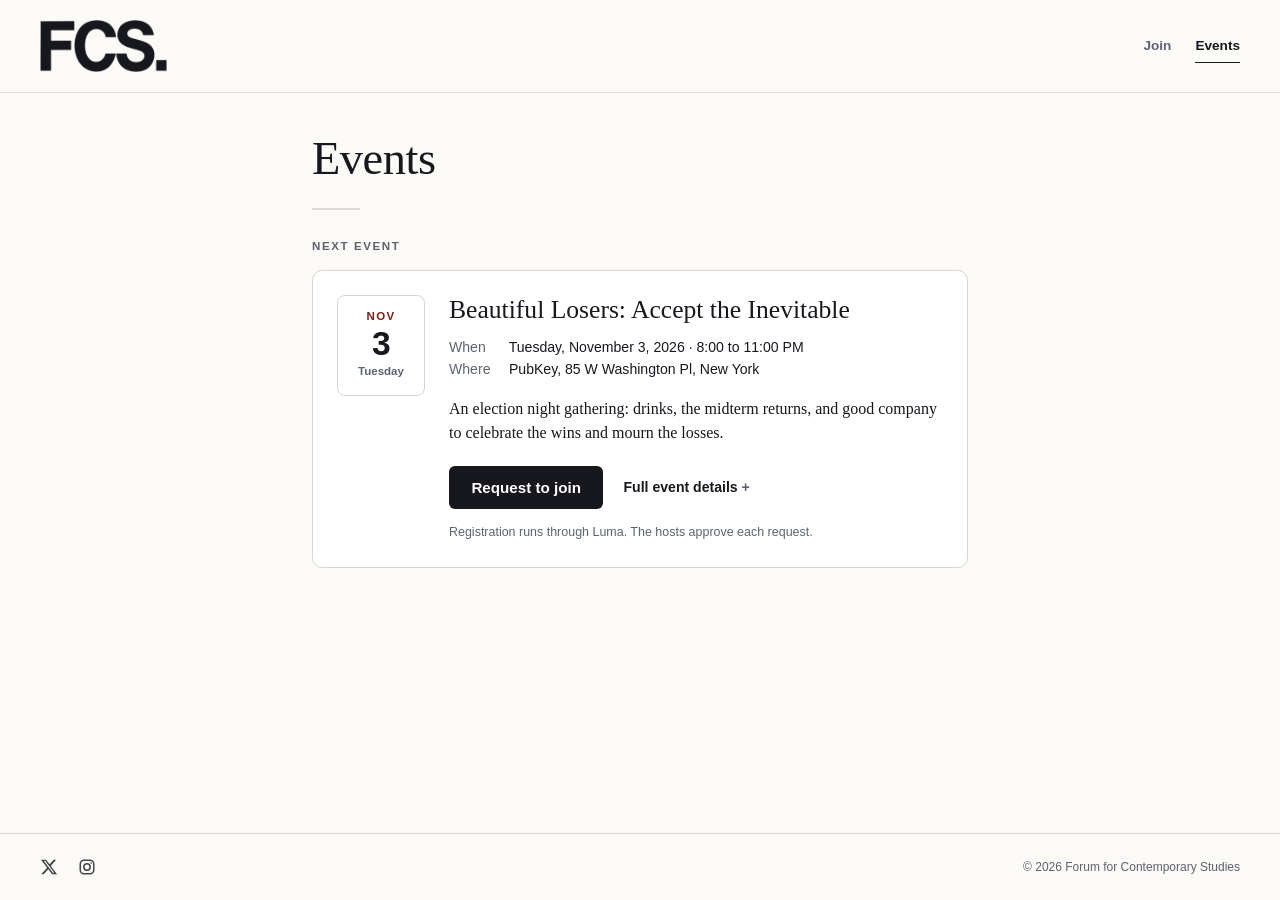
==== events/index.html @ 1eeee367 "Add Events tab with Luma registration; copyright to bottom-right - Header nav: Join and Events tabs " ====
<!DOCTYPE html>
<html lang="en">
<head>
  <meta charset="utf-8">
  <meta name="viewport" content="width=device-width, initial-scale=1">
  <title>Events | Forum for Contemporary Studies</title>
  <meta name="description" content="Upcoming events from the Forum for Contemporary Studies in New York.">
  <link rel="icon" type="image/png" href="/favicon.png">
  <link rel="apple-touch-icon" href="/apple-touch-icon.png">
  <script src="/admin-flag.js"></script>
  <link rel="stylesheet" href="/style.css">
  <script src="/visit.js" defer></script>
  <script id="luma-checkout" src="https://embed.lu.ma/checkout-button.js" defer></script>
</head>
<body>
  <header class="site-header">
    <a href="/" class="logo-link"><img src="/logo.png" alt="FCS." class="logo" width="146" height="60"></a>
    <nav class="site-nav" aria-label="Main">
      <a href="/" class="nav-link">Join</a>
      <a href="/events/" class="nav-link" aria-current="page">Events</a>
      <a href="/admin" class="admin-link">Admin Log-In</a>
    </nav>
  </header>

  <main class="wrap wrap-wide">
    <h1>Events</h1>
    <div class="rule"></div>

    <p class="section-label">Next event</p>
    <article class="event-card">
      <div class="event-date" aria-hidden="true">
        <span class="m">NOV</span><span class="d">3</span><span class="w">Tuesday</span>
      </div>
      <div class="event-body">
        <h2>Beautiful Losers: Accept the Inevitable</h2>
        <ul class="event-meta">
          <li><span>When</span> Tuesday, November 3, 2026 · 8:00 to 11:00 PM</li>
          <li><span>Where</span> PubKey, 85 W Washington Pl, New York</li>
        </ul>
        <p class="event-desc">An election night gathering: drinks, the midterm returns, and good company to celebrate the wins and mourn the losses.</p>
        <div class="event-actions">
          <a href="https://luma.com/event/evt-SfOiJSB2V3uvyiE" class="btn luma-checkout--button" data-luma-action="checkout" data-luma-event-id="evt-SfOiJSB2V3uvyiE">Request to join</a>
          <details class="event-more">
            <summary>Full event details</summary>
          </details>
        </div>
        <p class="event-note">Registration runs through Luma. The hosts approve each request.</p>
        <div class="event-embed" id="event-embed" hidden>
          <iframe src="https://luma.com/embed/event/evt-SfOiJSB2V3uvyiE/simple" title="Beautiful Losers: Accept the Inevitable on Luma" loading="lazy" allow="fullscreen; payment"></iframe>
        </div>
      </div>
    </article>
  </main>

  <footer>
    <nav class="social" aria-label="Social media">
      <a href="https://x.com/nyc_fcs" target="_blank" rel="noopener" aria-label="FCS on X (@nyc_fcs)">
        <svg viewBox="0 0 24 24" width="18" height="18" aria-hidden="true"><path fill="currentColor" d="M18.244 2.25h3.308l-7.227 8.26 8.502 11.24H16.17l-5.214-6.817L4.99 21.75H1.68l7.73-8.835L1.254 2.25H8.08l4.713 6.231zm-1.161 17.52h1.833L7.084 4.126H5.117z"/></svg>
      </a>
      <a href="https://www.instagram.com/nycfcs" target="_blank" rel="noopener" aria-label="FCS on Instagram (@nycfcs)">
        <svg viewBox="0 0 24 24" width="18" height="18" aria-hidden="true" fill="none" stroke="currentColor" stroke-width="2"><rect x="3" y="3" width="18" height="18" rx="5"/><circle cx="12" cy="12" r="4.2"/><circle cx="17.4" cy="6.6" r="1.1" fill="currentColor" stroke="none"/></svg>
      </a>
    </nav>
    <p>&copy; 2026 Forum for Contemporary Studies</p>
  </footer>
  <script src="/events.js" defer></script>
</body>
</html>
---- style.css ----
:root {
  --ink: #16181d;
  --muted: #5d6270;
  --paper: #fbfaf7;
  --line: #d9d5cc;
  --accent: #7a1f1f;
  --go: #1e7a4a;
  --go-dark: #155c37;
  --error: #b42318;
  --serif: "Iowan Old Style", "Palatino Linotype", Palatino, "Book Antiqua", Georgia, serif;
  --sans: -apple-system, BlinkMacSystemFont, "Segoe UI", Roboto, Helvetica, Arial, sans-serif;
}

* { box-sizing: border-box; }

html { -webkit-text-size-adjust: 100%; }

body {
  margin: 0;
  min-height: 100vh;
  display: flex;
  flex-direction: column;
  background: var(--paper);
  color: var(--ink);
  font-family: var(--serif);
  font-size: 18px;
  line-height: 1.55;
}

/* Header with logo, top left */
.site-header {
  display: flex;
  align-items: center;
  justify-content: space-between;
  padding: 1rem 1.5rem;
  border-bottom: 1px solid rgba(22, 24, 29, .14);
}

.site-nav {
  display: flex;
  align-items: center;
  gap: 1.5rem;
}

.nav-link {
  font-family: var(--sans);
  font-size: .85rem;
  font-weight: 600;
  color: var(--muted);
  text-decoration: none;
  padding: .4rem 0;
  border-bottom: 1px solid transparent;
}

.nav-link:hover,
.nav-link:focus-visible { color: var(--ink); outline: none; }

.nav-link[aria-current="page"] { color: var(--ink); border-bottom-color: var(--ink); }

.admin-link {
  display: none;
  font-family: var(--sans);
  font-size: .8rem;
  font-weight: 600;
  letter-spacing: .02em;
  color: var(--ink);
  text-decoration: none;
  padding: .4rem 0;
  border-bottom: 1px solid transparent;
}

html.is-admin .admin-link { display: inline-block; }

.admin-link:hover,
.admin-link:focus-visible { border-bottom-color: var(--ink); outline: none; }

.logo-link { display: inline-block; line-height: 0; }

.logo {
  height: 40px;
  width: auto;
}

@media (min-width: 720px) {
  .site-header { padding: 1.25rem 2.5rem; }
  .logo { height: 52px; }
}

.wrap {
  flex: 1;
  width: 100%;
  max-width: 34rem;
  margin: 0 auto;
  padding: 2.5rem 1.5rem 2.5rem;
}

h1 {
  margin: 0;
  font-weight: 400;
  font-size: clamp(2.1rem, 8vw, 2.9rem);
  line-height: 1.1;
  letter-spacing: -.01em;
}

h2 {
  margin: 0 0 .5rem;
  font-weight: 400;
  font-size: 1.6rem;
}

.rule {
  width: 3rem;
  height: 2px;
  margin: 1.5rem 0 1.75rem;
  background: rgba(22, 24, 29, .14);
}

.intro p { margin: 0 0 1rem; }

/* Form */
.signup {
  margin-top: 1.25rem;
  display: flex;
  flex-direction: column;
}

.field { display: flex; flex-direction: column; }

label {
  margin: 1rem 0 .35rem;
  font-family: var(--sans);
  font-size: .85rem;
  font-weight: 600;
  color: var(--ink);
}

.req { color: var(--error); font-weight: 700; }

.opt { font-weight: 400; color: var(--muted); }

input {
  width: 100%;
  padding: .85rem .9rem;
  font: 16px/1.3 var(--sans); /* 16px stops iOS from zooming on focus */
  color: var(--ink);
  background: #fff;
  border: 1px solid var(--line);
  border-radius: 6px;
  appearance: none;
}

input:focus {
  outline: none;
  border-color: var(--ink);
  box-shadow: 0 0 0 3px rgba(22, 24, 29, .12);
}

input.invalid {
  border-color: var(--error);
  background: #fffafa;
}

input.invalid:focus { box-shadow: 0 0 0 3px rgba(180, 35, 24, .15); }

.error {
  margin: .35rem 0 0;
  font-family: var(--sans);
  font-size: .8rem;
  color: var(--error);
}

.error:empty { display: none; }

.form-alert {
  display: none;
  margin: 1.5rem 0 0;
  padding: .75rem .9rem;
  font-family: var(--sans);
  font-size: .85rem;
  font-weight: 600;
  color: var(--error);
  background: #fef3f2;
  border: 1px solid #fecdca;
  border-radius: 6px;
}

.form-alert.show { display: block; }

button {
  margin-top: 1.5rem;
  padding: 1rem;
  font: 600 1rem var(--sans);
  letter-spacing: .02em;
  color: #fff;
  background: var(--ink);
  border: 0;
  border-radius: 6px;
  cursor: pointer;
  transition: background-color .15s ease, transform .05s ease;
}

button:hover,
button:focus-visible { background: var(--go); }

button:active,
button.sent {
  background: var(--go-dark);
  transform: translateY(1px);
}

.fine {
  margin: 1rem 0 0;
  font-family: var(--sans);
  font-size: .78rem;
  line-height: 1.5;
  color: var(--muted);
}

.hp { position: absolute; left: -9999px; width: 1px; height: 1px; overflow: hidden; }

a { color: var(--accent); }

footer {
  display: flex;
  align-items: center;
  justify-content: space-between;
  gap: 1rem;
  padding: 1.25rem 1.5rem;
  font-family: var(--sans);
  font-size: .75rem;
  color: var(--muted);
  border-top: 1px solid var(--line);
}

footer p { margin: 0; text-align: right; }

.social {
  display: flex;
  gap: 1rem;
}

.social a {
  display: inline-flex;
  color: var(--ink);
  padding: .25rem;
  margin-left: -.25rem;
  border-radius: 4px;
  opacity: .8;
  transition: opacity .15s ease;
}

.social a:hover,
.social a:focus-visible { opacity: 1; outline: none; box-shadow: 0 0 0 2px rgba(22, 24, 29, .15); }

@media (min-width: 720px) {
  footer { padding: 1.25rem 2.5rem; }
}

/* Phones: a little more room and slightly larger tap targets */
@media (max-width: 719px) {
  footer { padding: 1.5rem 1.5rem 2rem; }
  .social { gap: 1.25rem; }
  .social a { padding: .35rem; margin-left: -.35rem; }
  .social svg { width: 20px; height: 20px; }
}


/* Events */
.wrap-wide { max-width: 44rem; }

.section-label {
  margin: 0 0 .9rem;
  font-family: var(--sans);
  font-size: .72rem;
  font-weight: 600;
  letter-spacing: .14em;
  text-transform: uppercase;
  color: var(--muted);
}

.event-card {
  display: grid;
  grid-template-columns: 5.5rem 1fr;
  gap: 1.5rem;
  padding: 1.5rem;
  background: #fff;
  border: 1px solid var(--line);
  border-radius: 10px;
}

.event-date {
  align-self: start;
  padding: .75rem .5rem .85rem;
  text-align: center;
  border: 1px solid var(--line);
  border-radius: 8px;
  font-family: var(--sans);
}

.event-date .m { display: block; font-size: .72rem; font-weight: 700; letter-spacing: .12em; color: var(--accent); }
.event-date .d { display: block; font-size: 2.1rem; font-weight: 600; line-height: 1.1; letter-spacing: -.02em; }
.event-date .w { display: block; font-size: .72rem; font-weight: 600; color: var(--muted); }

.event-body h2 { margin: 0 0 .6rem; font-size: 1.6rem; line-height: 1.2; }

.event-meta {
  margin: 0 0 1rem;
  padding: 0;
  list-style: none;
  font-family: var(--sans);
  font-size: .88rem;
  line-height: 1.6;
  color: var(--ink);
}

.event-meta span { color: var(--muted); display: inline-block; min-width: 3.5rem; }

.event-desc { margin: 0 0 1.25rem; font-size: 1rem; }

.event-actions { display: flex; flex-wrap: wrap; align-items: center; gap: .75rem 1.25rem; }

.btn {
  display: inline-block;
  padding: .8rem 1.4rem;
  font: 600 .95rem var(--sans);
  color: #fff !important;
  background: var(--ink) !important;
  border: 0;
  border-radius: 6px;
  text-decoration: none;
  transition: background-color .15s ease;
}

.btn:hover, .btn:focus-visible { background: var(--go) !important; outline: none; }

.event-more summary {
  cursor: pointer;
  font-family: var(--sans);
  font-size: .88rem;
  font-weight: 600;
  color: var(--ink);
  list-style: none;
}

.event-more summary::-webkit-details-marker { display: none; }
.event-more summary::after { content: " +"; color: var(--muted); }
.event-more[open] summary::after { content: " –"; }

.event-note { margin: .9rem 0 0; font-family: var(--sans); font-size: .78rem; color: var(--muted); }

.event-embed { margin-top: 1.25rem; }

.event-embed iframe {
  display: block;
  width: 100%;
  height: 520px;
  border: 1px solid var(--line);
  border-radius: 8px;
  background: #fff;
}

@media (max-width: 559px) {
  .event-card { grid-template-columns: 1fr; gap: 1rem; padding: 1.25rem; }
  .event-date { display: flex; align-items: baseline; gap: .5rem; padding: .5rem .75rem; justify-self: start; }
  .event-date .d { font-size: 1.3rem; }
  .event-body h2 { font-size: 1.35rem; }
  .event-embed iframe { height: 600px; }
  .event-meta li { margin-bottom: .55rem; }
  .event-meta span { display: block; min-width: 0; font-size: .7rem; font-weight: 600; letter-spacing: .08em; text-transform: uppercase; }
}

@media (max-width: 419px) {
  .site-nav { gap: 1.1rem; }
  .nav-link { font-size: .8rem; }
}
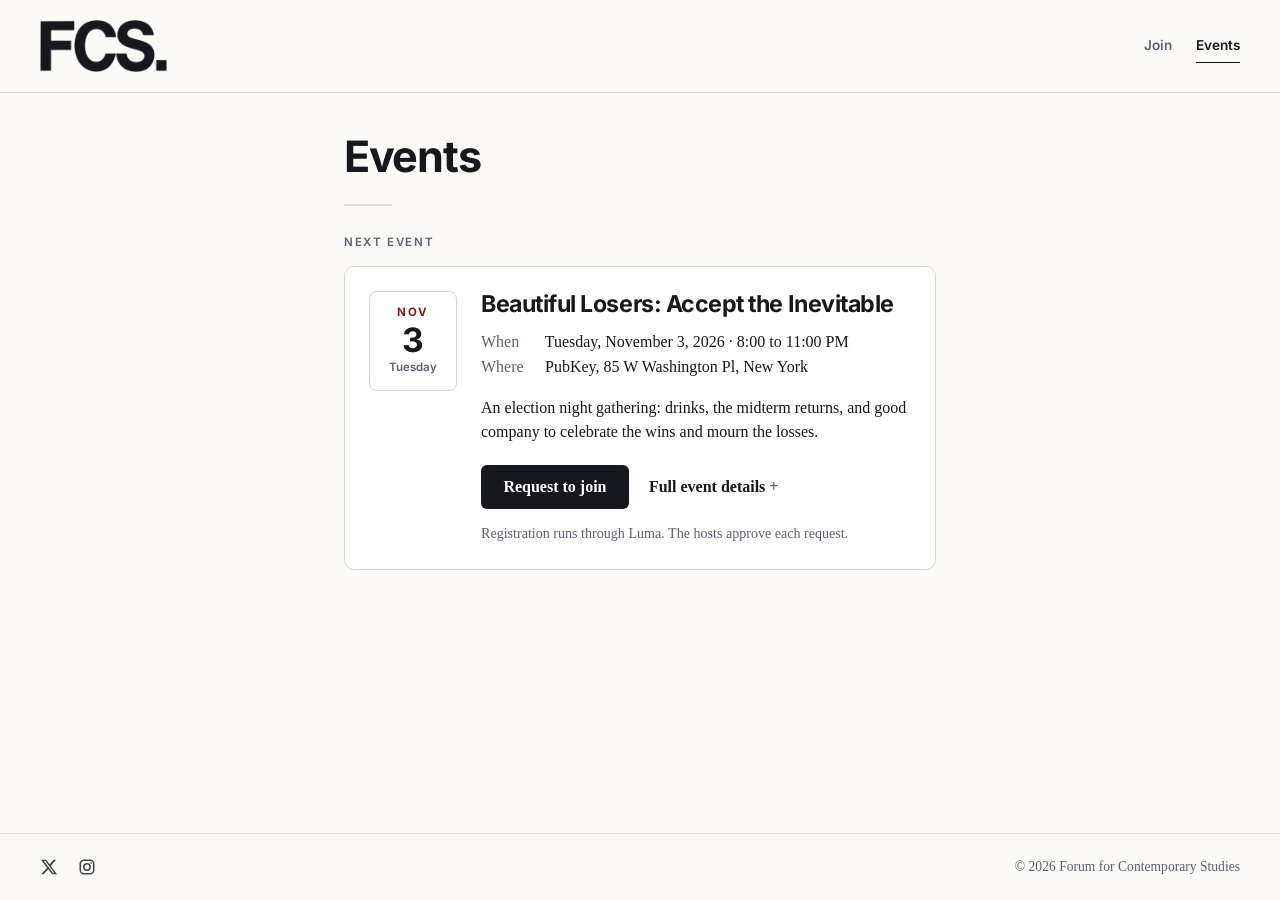
==== commit c0b19af7: "Restore earlier serif for body; serif buttons; one content width - Body text back to Iowan Old Style" ====
--- a/events/index.html
+++ b/events/index.html
@@ -22,7 +22,7 @@
     </nav>
   </header>
 
-  <main class="wrap wrap-wide">
+  <main class="wrap">
     <h1>Events</h1>
     <div class="rule"></div>
 
--- a/style.css
+++ b/style.css
@@ -1,3 +1,7 @@
+/* Fonts: Inter Bold matches the FCS logo for headings and tabs; the serif stack below for all other text. */
+@font-face { font-family: "FCS Display"; font-weight: 600; font-display: swap; src: url(/fonts/inter-latin-600-normal.woff2) format("woff2"); }
+@font-face { font-family: "FCS Display"; font-weight: 700; font-display: swap; src: url(/fonts/inter-latin-700-normal.woff2) format("woff2"); }
+
 :root {
   --ink: #16181d;
   --muted: #5d6270;
@@ -8,7 +12,7 @@
   --go-dark: #155c37;
   --error: #b42318;
   --serif: "Iowan Old Style", "Palatino Linotype", Palatino, "Book Antiqua", Georgia, serif;
-  --sans: -apple-system, BlinkMacSystemFont, "Segoe UI", Roboto, Helvetica, Arial, sans-serif;
+  --display: "FCS Display", "Helvetica Neue", Helvetica, Arial, sans-serif;
 }
 
 * { box-sizing: border-box; }
@@ -43,7 +47,7 @@
 }
 
 .nav-link {
-  font-family: var(--sans);
+  font-family: var(--display);
   font-size: .85rem;
   font-weight: 600;
   color: var(--muted);
@@ -59,7 +63,7 @@
 
 .admin-link {
   display: none;
-  font-family: var(--sans);
+  font-family: var(--display);
   font-size: .8rem;
   font-weight: 600;
   letter-spacing: .02em;
@@ -89,23 +93,26 @@
 .wrap {
   flex: 1;
   width: 100%;
-  max-width: 34rem;
+  max-width: 40rem;
   margin: 0 auto;
   padding: 2.5rem 1.5rem 2.5rem;
 }
 
 h1 {
   margin: 0;
-  font-weight: 400;
-  font-size: clamp(2.1rem, 8vw, 2.9rem);
-  line-height: 1.1;
-  letter-spacing: -.01em;
+  font-family: var(--display);
+  font-weight: 700;
+  font-size: clamp(2rem, 7.5vw, 2.7rem);
+  line-height: 1.08;
+  letter-spacing: -.03em;
 }
 
 h2 {
   margin: 0 0 .5rem;
-  font-weight: 400;
-  font-size: 1.6rem;
+  font-family: var(--display);
+  font-weight: 700;
+  font-size: 1.45rem;
+  letter-spacing: -.02em;
 }
 
 .rule {
@@ -128,9 +135,9 @@
 
 label {
   margin: 1rem 0 .35rem;
-  font-family: var(--sans);
-  font-size: .85rem;
-  font-weight: 600;
+  font-family: var(--serif);
+  font-size: 1rem;
+  font-weight: 700;
   color: var(--ink);
 }
 
@@ -141,7 +148,7 @@
 input {
   width: 100%;
   padding: .85rem .9rem;
-  font: 16px/1.3 var(--sans); /* 16px stops iOS from zooming on focus */
+  font: 17px/1.3 var(--serif); /* 16px stops iOS from zooming on focus */
   color: var(--ink);
   background: #fff;
   border: 1px solid var(--line);
@@ -164,8 +171,8 @@
 
 .error {
   margin: .35rem 0 0;
-  font-family: var(--sans);
-  font-size: .8rem;
+  font-family: var(--serif);
+  font-size: .9rem;
   color: var(--error);
 }
 
@@ -175,9 +182,9 @@
   display: none;
   margin: 1.5rem 0 0;
   padding: .75rem .9rem;
-  font-family: var(--sans);
-  font-size: .85rem;
-  font-weight: 600;
+  font-family: var(--serif);
+  font-size: .95rem;
+  font-weight: 700;
   color: var(--error);
   background: #fef3f2;
   border: 1px solid #fecdca;
@@ -189,8 +196,8 @@
 button {
   margin-top: 1.5rem;
   padding: 1rem;
-  font: 600 1rem var(--sans);
-  letter-spacing: .02em;
+  font: 700 1.05rem var(--serif);
+  letter-spacing: .01em;
   color: #fff;
   background: var(--ink);
   border: 0;
@@ -210,8 +217,8 @@
 
 .fine {
   margin: 1rem 0 0;
-  font-family: var(--sans);
-  font-size: .78rem;
+  font-family: var(--serif);
+  font-size: .86rem;
   line-height: 1.5;
   color: var(--muted);
 }
@@ -226,8 +233,8 @@
   justify-content: space-between;
   gap: 1rem;
   padding: 1.25rem 1.5rem;
-  font-family: var(--sans);
-  font-size: .75rem;
+  font-family: var(--serif);
+  font-size: .85rem;
   color: var(--muted);
   border-top: 1px solid var(--line);
 }
@@ -266,11 +273,10 @@
 
 
 /* Events */
-.wrap-wide { max-width: 44rem; }
 
 .section-label {
   margin: 0 0 .9rem;
-  font-family: var(--sans);
+  font-family: var(--display);
   font-size: .72rem;
   font-weight: 600;
   letter-spacing: .14em;
@@ -294,26 +300,26 @@
   text-align: center;
   border: 1px solid var(--line);
   border-radius: 8px;
-  font-family: var(--sans);
+  font-family: var(--display);
 }
 
 .event-date .m { display: block; font-size: .72rem; font-weight: 700; letter-spacing: .12em; color: var(--accent); }
-.event-date .d { display: block; font-size: 2.1rem; font-weight: 600; line-height: 1.1; letter-spacing: -.02em; }
+.event-date .d { display: block; font-size: 2.1rem; font-weight: 700; line-height: 1.1; letter-spacing: -.02em; }
 .event-date .w { display: block; font-size: .72rem; font-weight: 600; color: var(--muted); }
 
-.event-body h2 { margin: 0 0 .6rem; font-size: 1.6rem; line-height: 1.2; }
+.event-body h2 { margin: 0 0 .7rem; font-size: 1.45rem; line-height: 1.2; }
 
 .event-meta {
   margin: 0 0 1rem;
   padding: 0;
   list-style: none;
-  font-family: var(--sans);
-  font-size: .88rem;
-  line-height: 1.6;
-  color: var(--ink);
-}
-
-.event-meta span { color: var(--muted); display: inline-block; min-width: 3.5rem; }
+  font-family: var(--serif);
+  font-size: 1rem;
+  line-height: 1.55;
+  color: var(--ink);
+}
+
+.event-meta span { color: var(--muted); display: inline-block; min-width: 3.75rem; }
 
 .event-desc { margin: 0 0 1.25rem; font-size: 1rem; }
 
@@ -322,7 +328,7 @@
 .btn {
   display: inline-block;
   padding: .8rem 1.4rem;
-  font: 600 .95rem var(--sans);
+  font: 700 1rem var(--serif);
   color: #fff !important;
   background: var(--ink) !important;
   border: 0;
@@ -335,9 +341,9 @@
 
 .event-more summary {
   cursor: pointer;
-  font-family: var(--sans);
-  font-size: .88rem;
-  font-weight: 600;
+  font-family: var(--serif);
+  font-size: 1rem;
+  font-weight: 700;
   color: var(--ink);
   list-style: none;
 }
@@ -346,7 +352,7 @@
 .event-more summary::after { content: " +"; color: var(--muted); }
 .event-more[open] summary::after { content: " –"; }
 
-.event-note { margin: .9rem 0 0; font-family: var(--sans); font-size: .78rem; color: var(--muted); }
+.event-note { margin: .9rem 0 0; font-family: var(--serif); font-size: .88rem; color: var(--muted); }
 
 .event-embed { margin-top: 1.25rem; }
 
@@ -363,7 +369,7 @@
   .event-card { grid-template-columns: 1fr; gap: 1rem; padding: 1.25rem; }
   .event-date { display: flex; align-items: baseline; gap: .5rem; padding: .5rem .75rem; justify-self: start; }
   .event-date .d { font-size: 1.3rem; }
-  .event-body h2 { font-size: 1.35rem; }
+  .event-body h2 { font-size: 1.25rem; }
   .event-embed iframe { height: 600px; }
   .event-meta li { margin-bottom: .55rem; }
   .event-meta span { display: block; min-width: 0; font-size: .7rem; font-weight: 600; letter-spacing: .08em; text-transform: uppercase; }
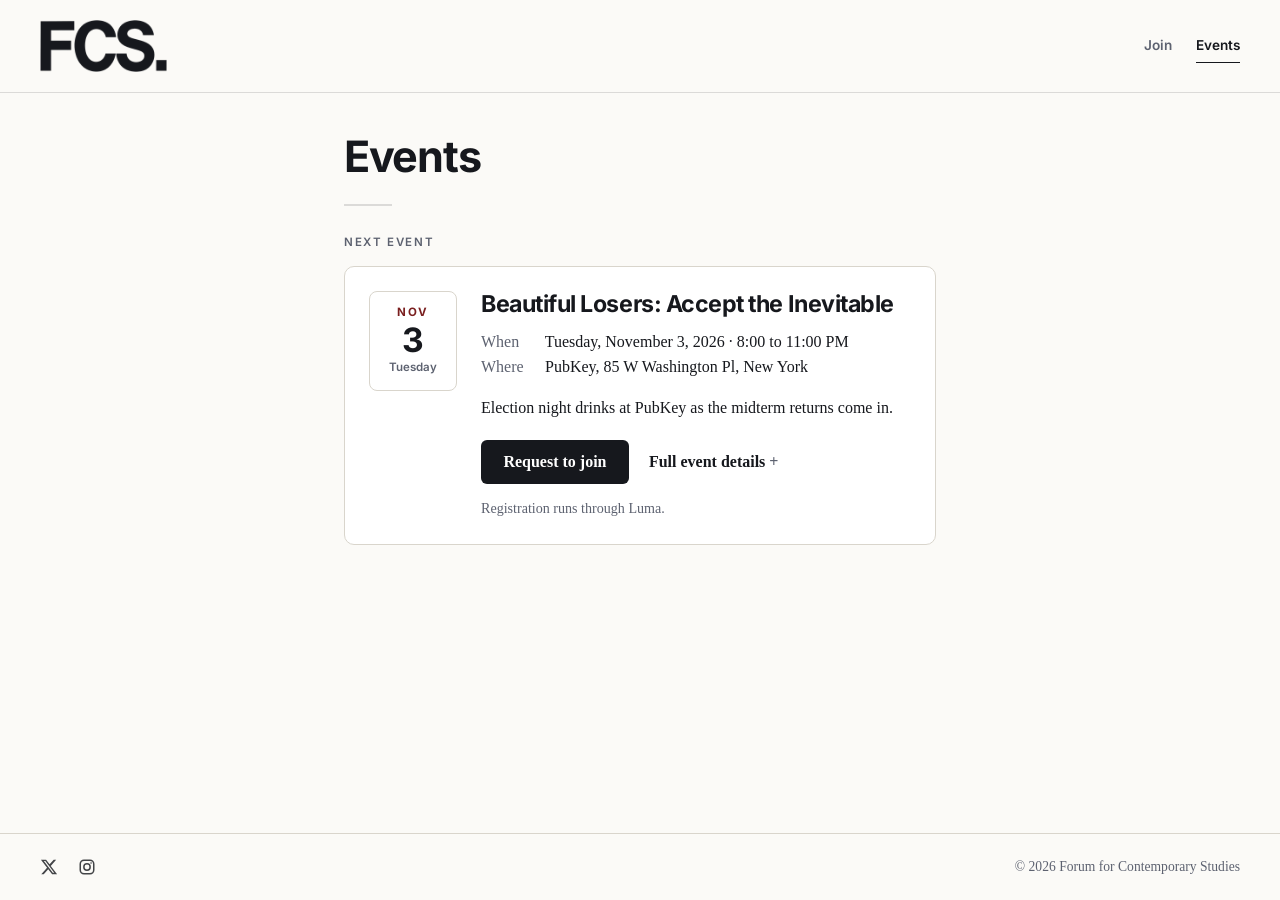
==== commit d28168b9: "Plainer copy across the site; square corners on the Luma button Co-Authored-By: Claude Opus 5.5 <nor" ====
--- a/events/index.html
+++ b/events/index.html
@@ -37,14 +37,14 @@
           <li><span>When</span> Tuesday, November 3, 2026 · 8:00 to 11:00 PM</li>
           <li><span>Where</span> PubKey, 85 W Washington Pl, New York</li>
         </ul>
-        <p class="event-desc">An election night gathering: drinks, the midterm returns, and good company to celebrate the wins and mourn the losses.</p>
+        <p class="event-desc">Election night drinks at PubKey as the midterm returns come in.</p>
         <div class="event-actions">
           <a href="https://luma.com/event/evt-SfOiJSB2V3uvyiE" class="btn luma-checkout--button" data-luma-action="checkout" data-luma-event-id="evt-SfOiJSB2V3uvyiE">Request to join</a>
           <details class="event-more">
             <summary>Full event details</summary>
           </details>
         </div>
-        <p class="event-note">Registration runs through Luma. The hosts approve each request.</p>
+        <p class="event-note">Registration runs through Luma.</p>
         <div class="event-embed" id="event-embed" hidden>
           <iframe src="https://luma.com/embed/event/evt-SfOiJSB2V3uvyiE/simple" title="Beautiful Losers: Accept the Inevitable on Luma" loading="lazy" allow="fullscreen; payment"></iframe>
         </div>
--- a/style.css
+++ b/style.css
@@ -332,7 +332,7 @@
   color: #fff !important;
   background: var(--ink) !important;
   border: 0;
-  border-radius: 6px;
+  border-radius: 6px !important;
   text-decoration: none;
   transition: background-color .15s ease;
 }
